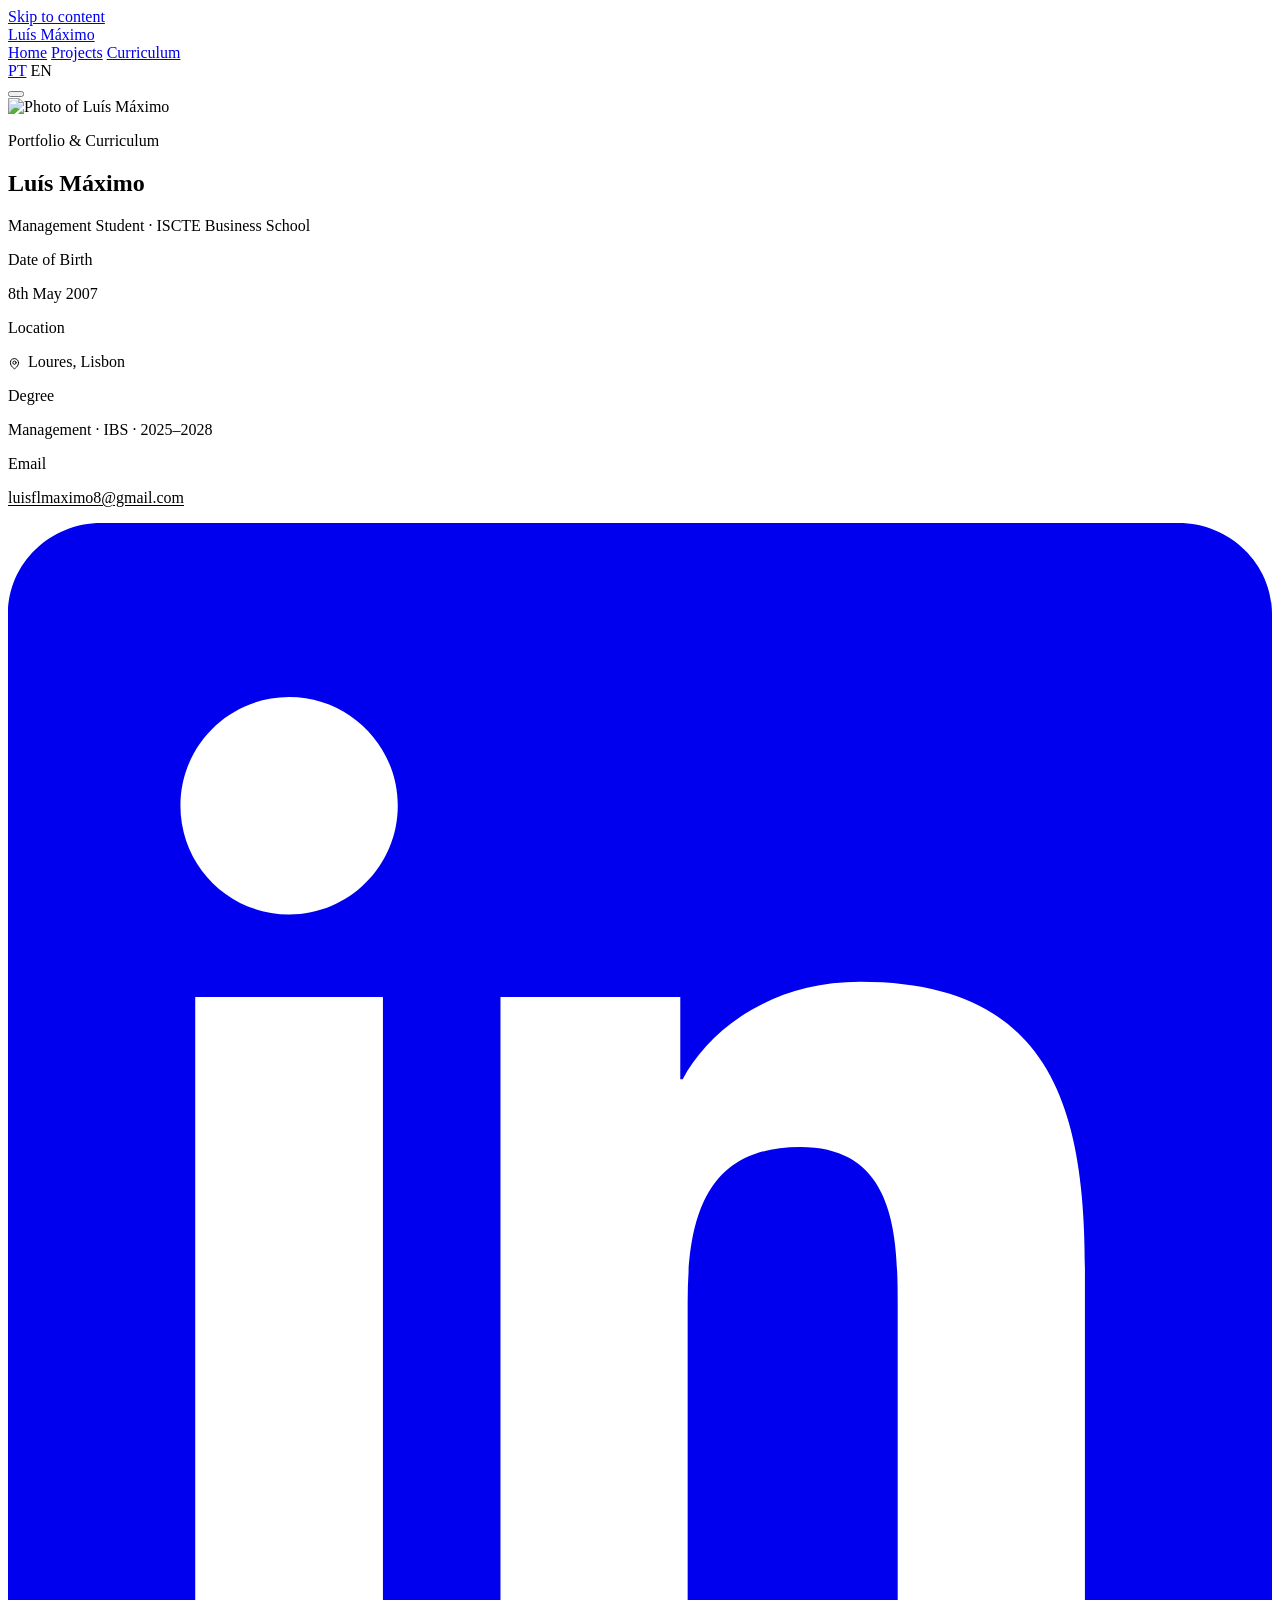
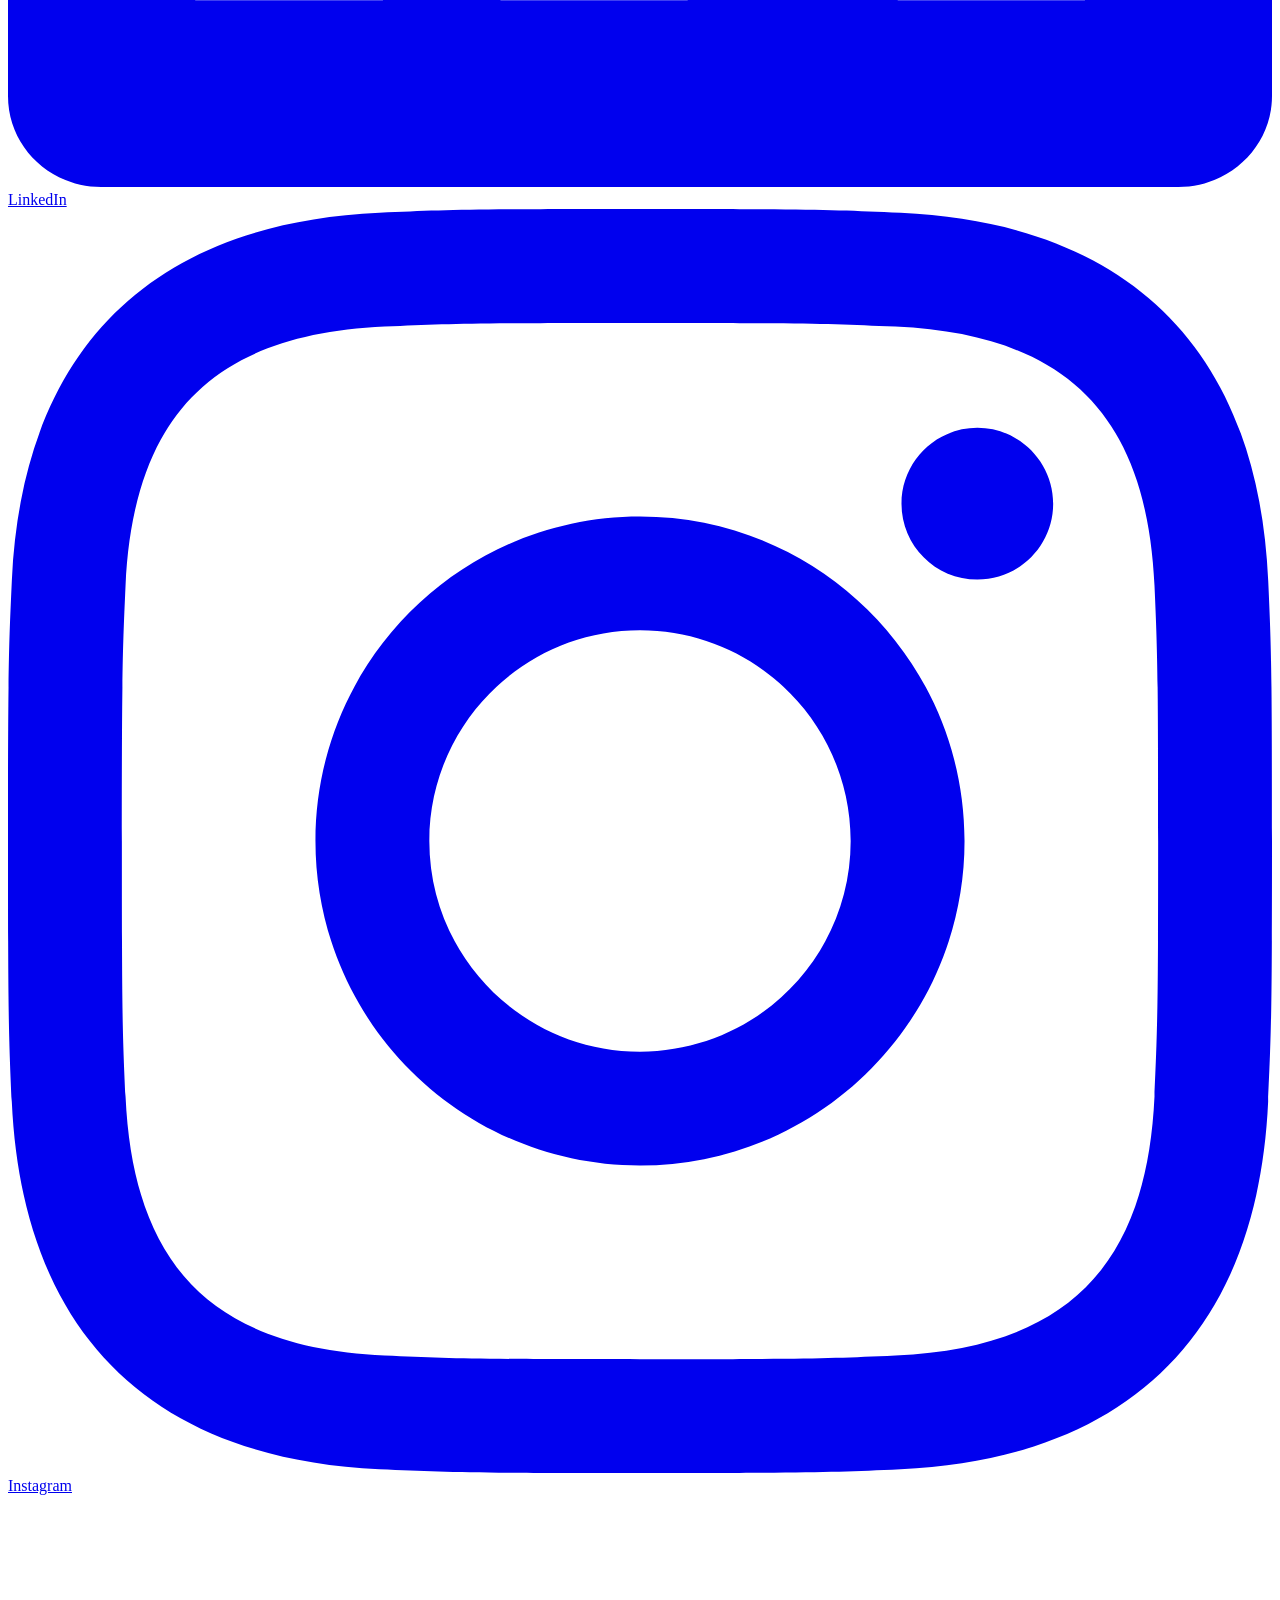
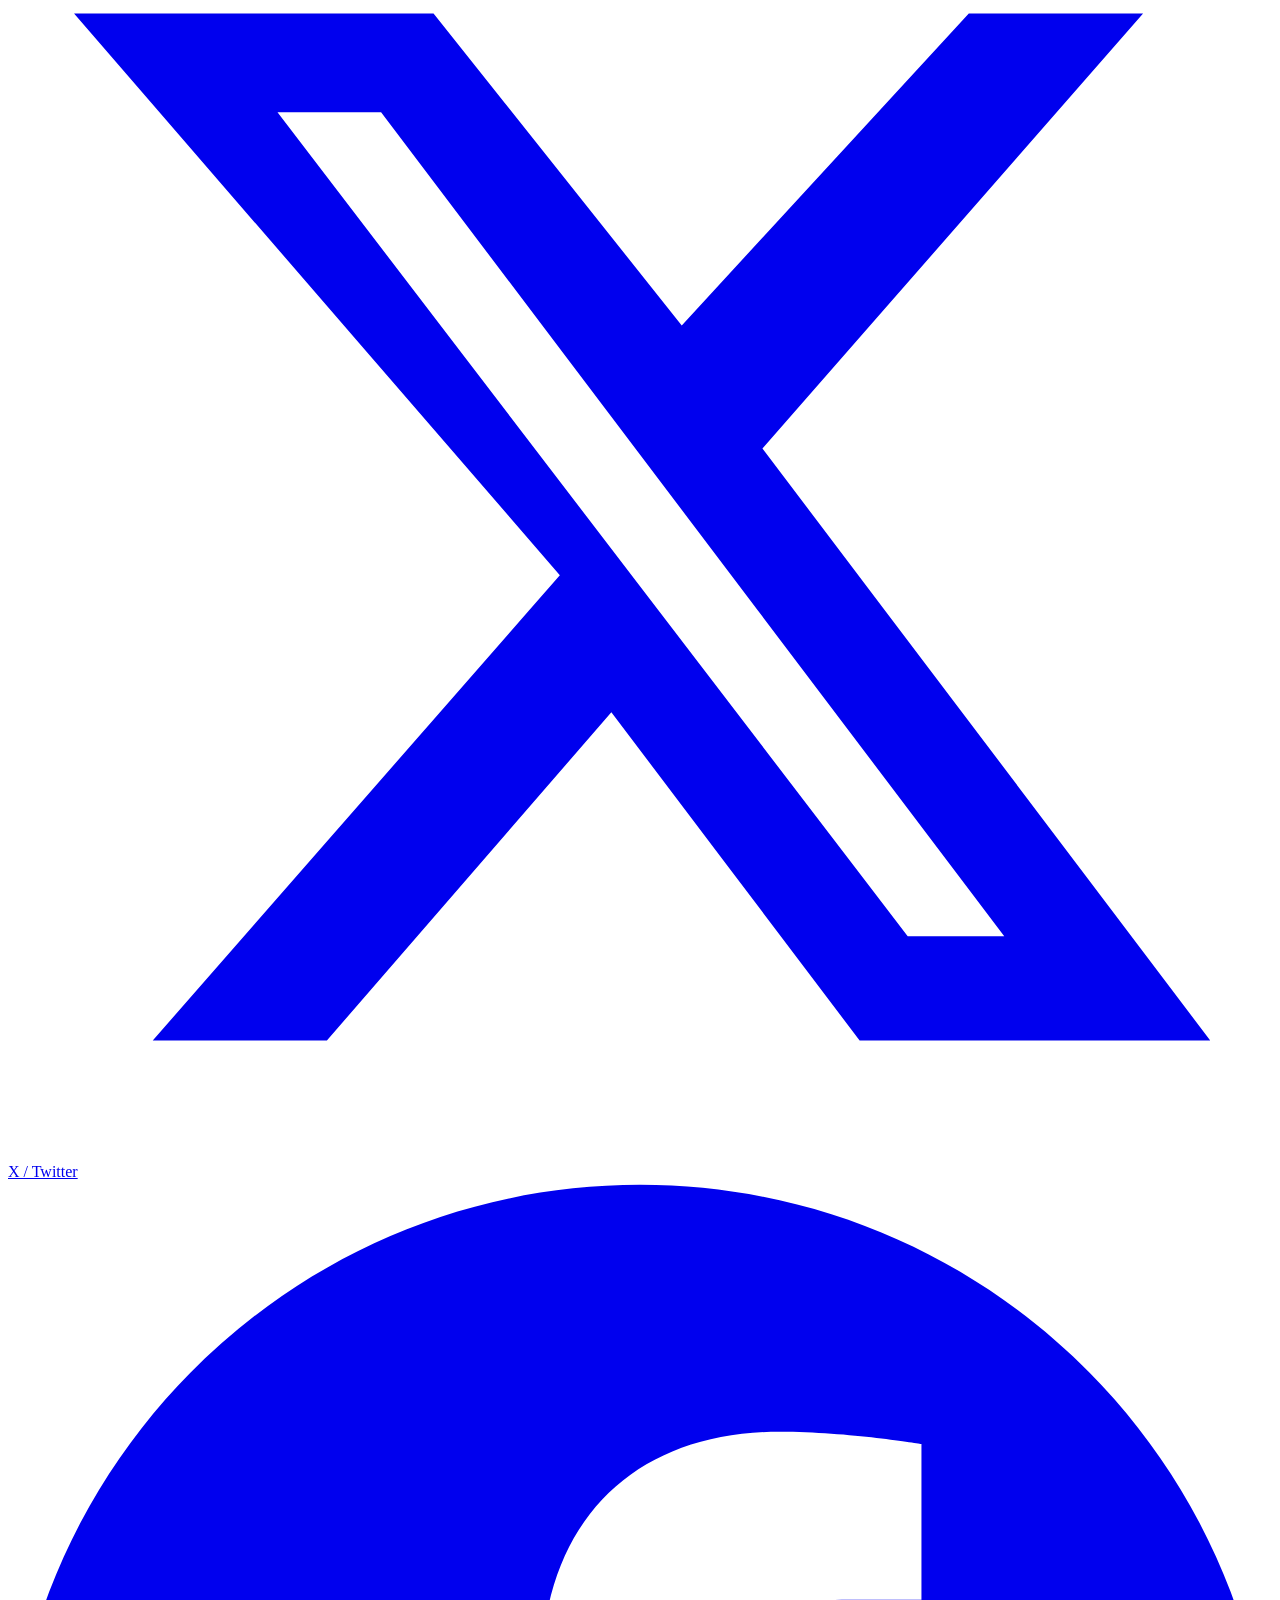
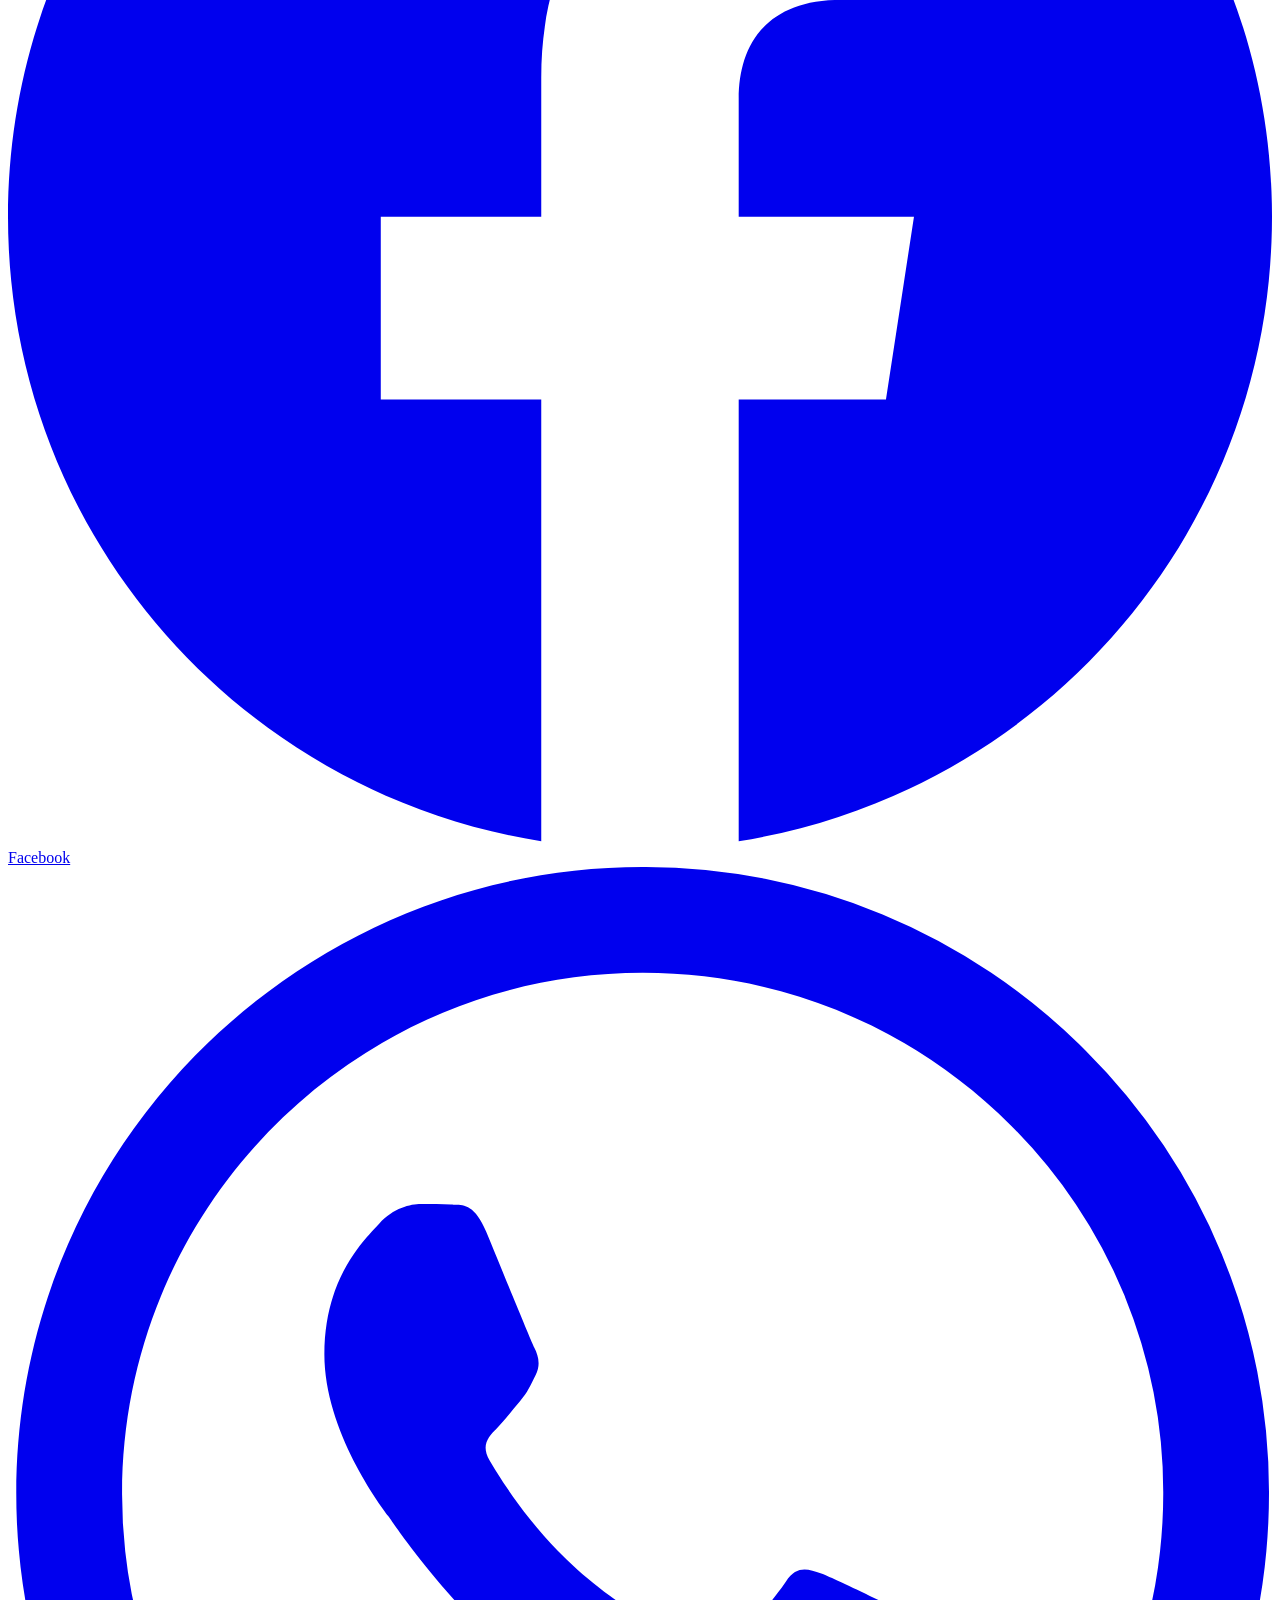
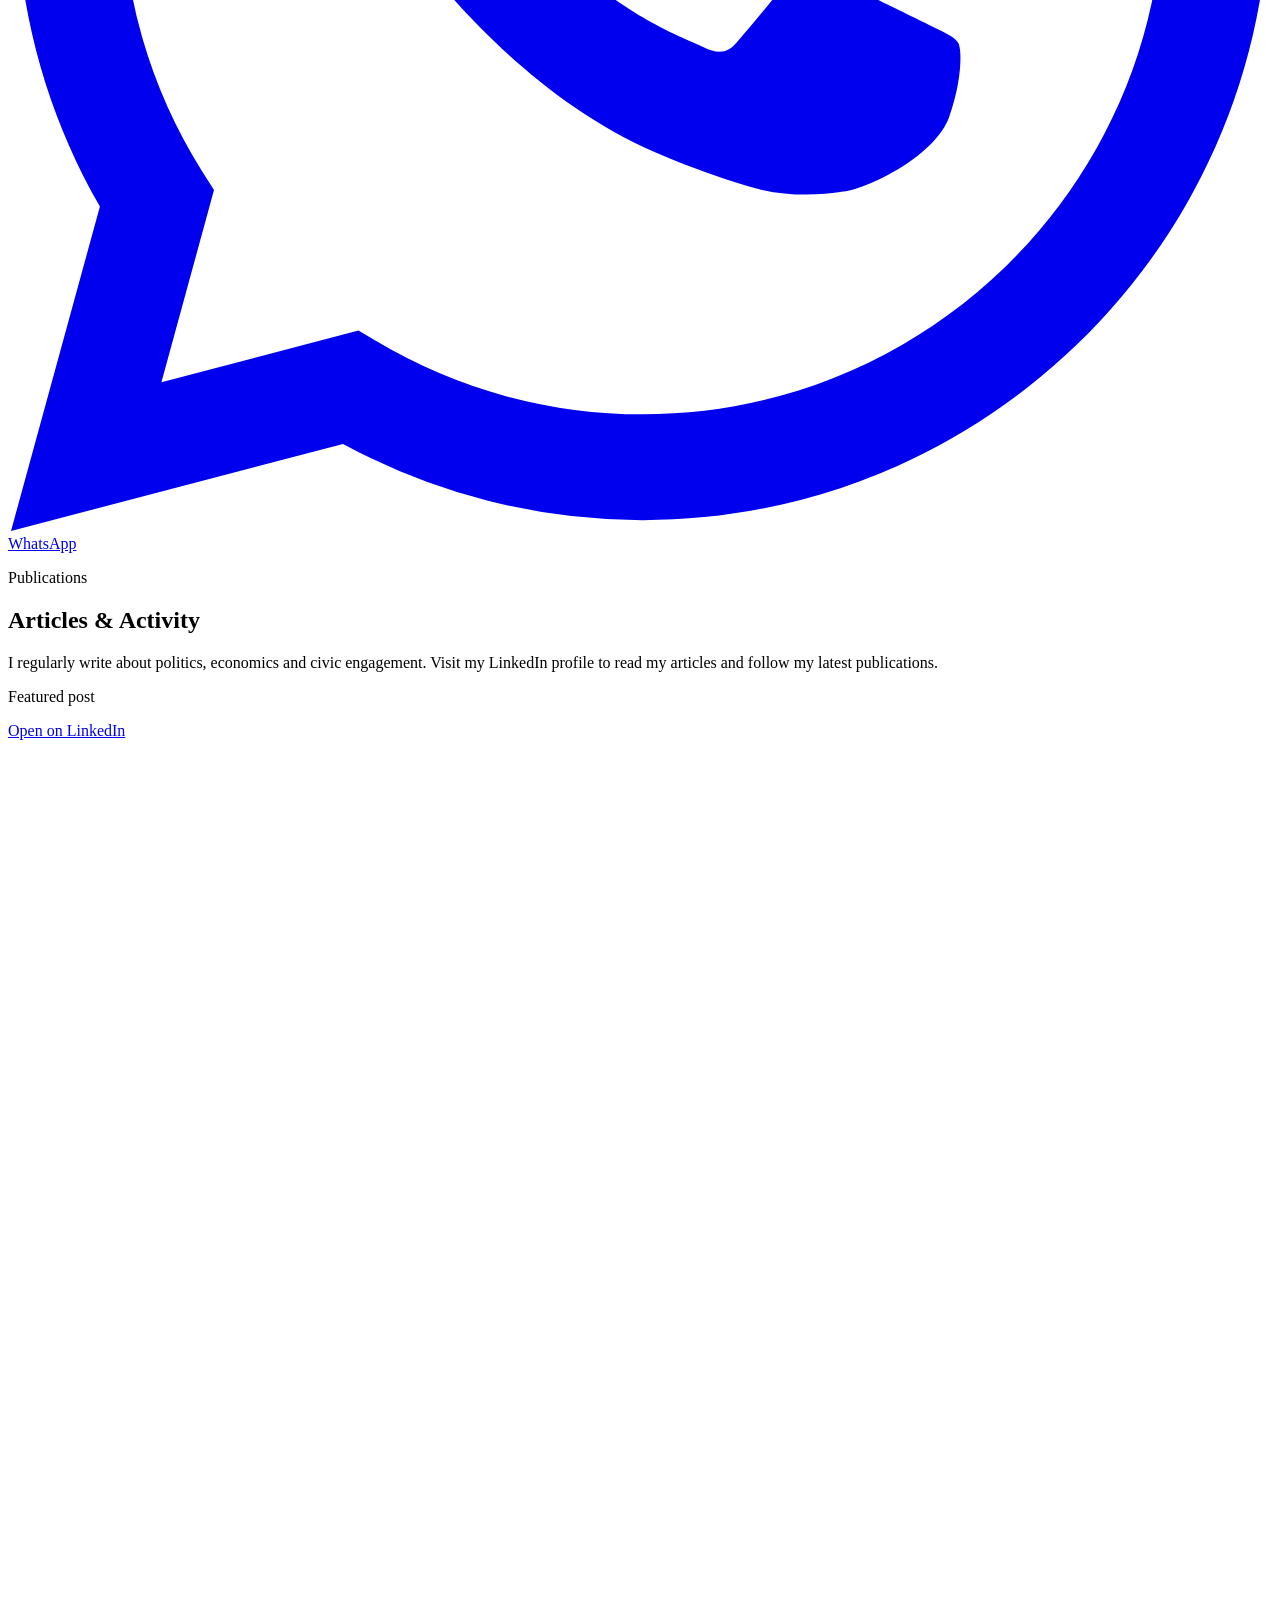
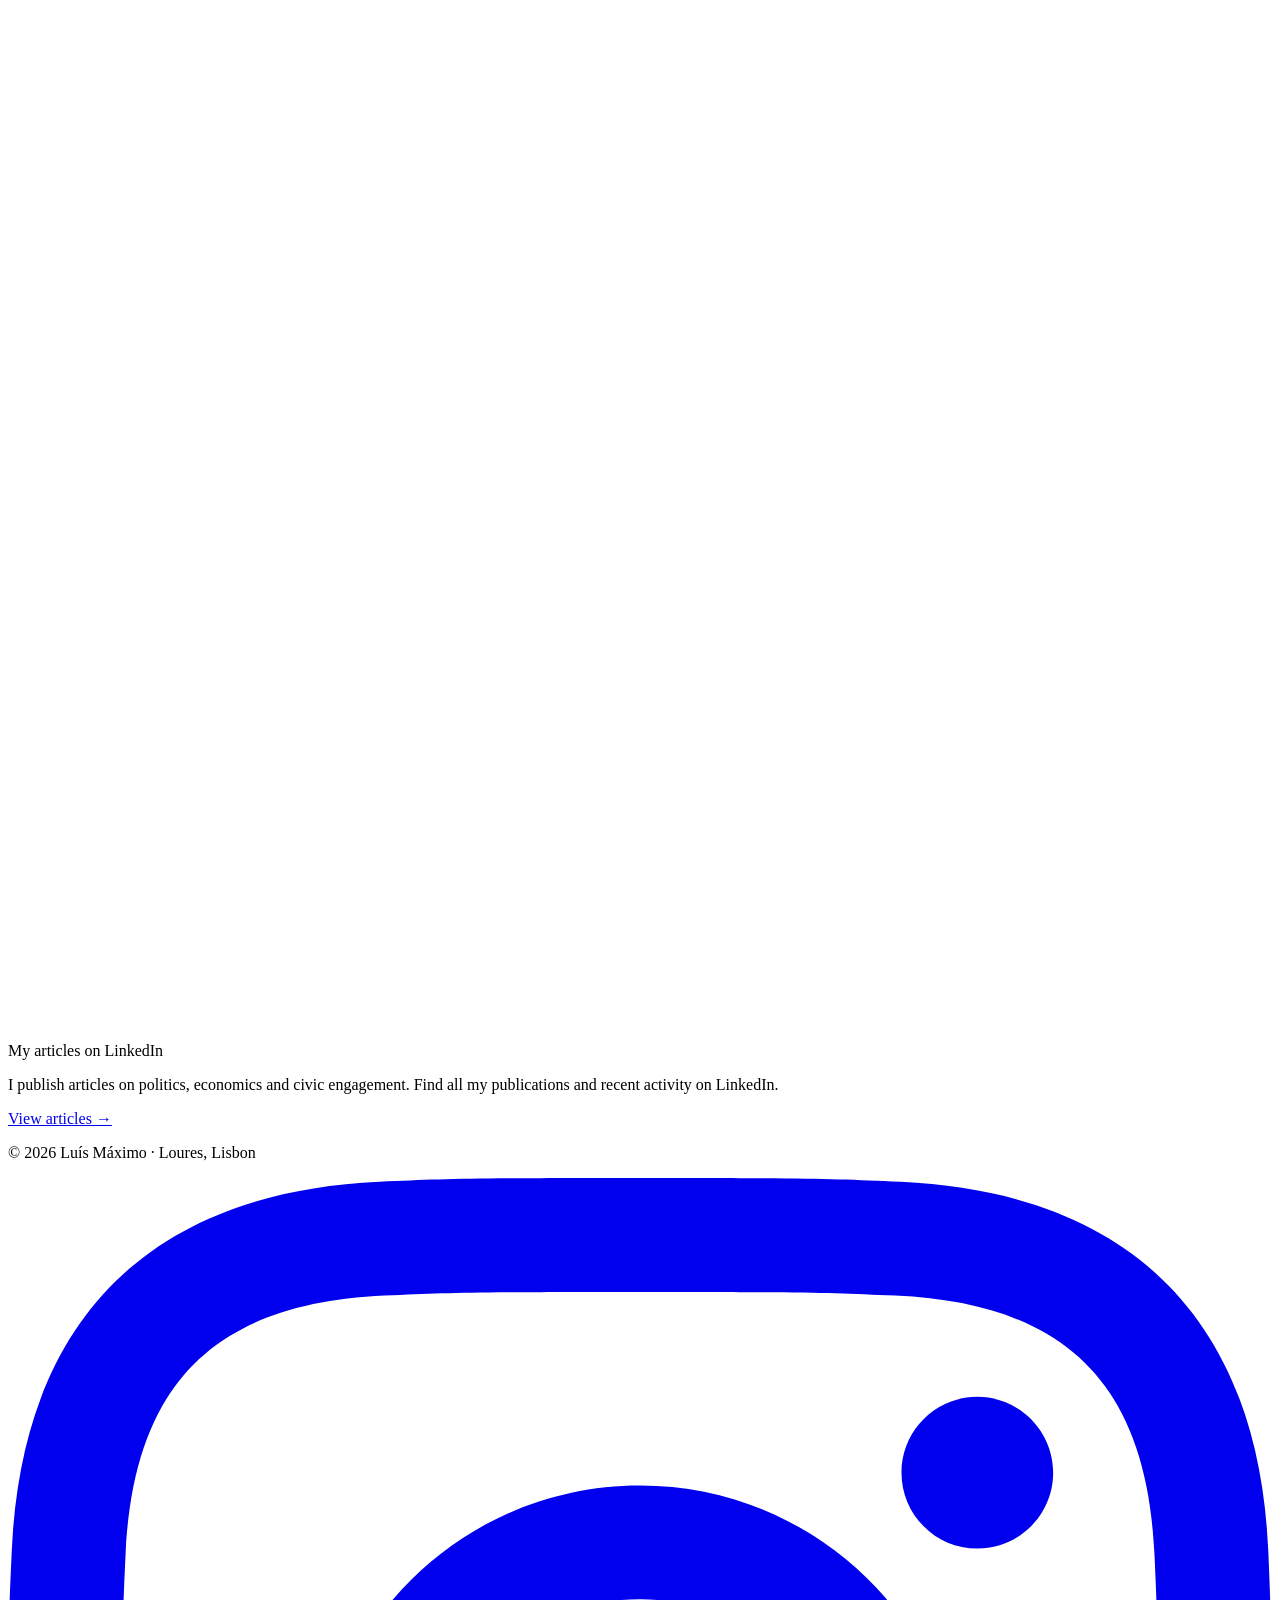
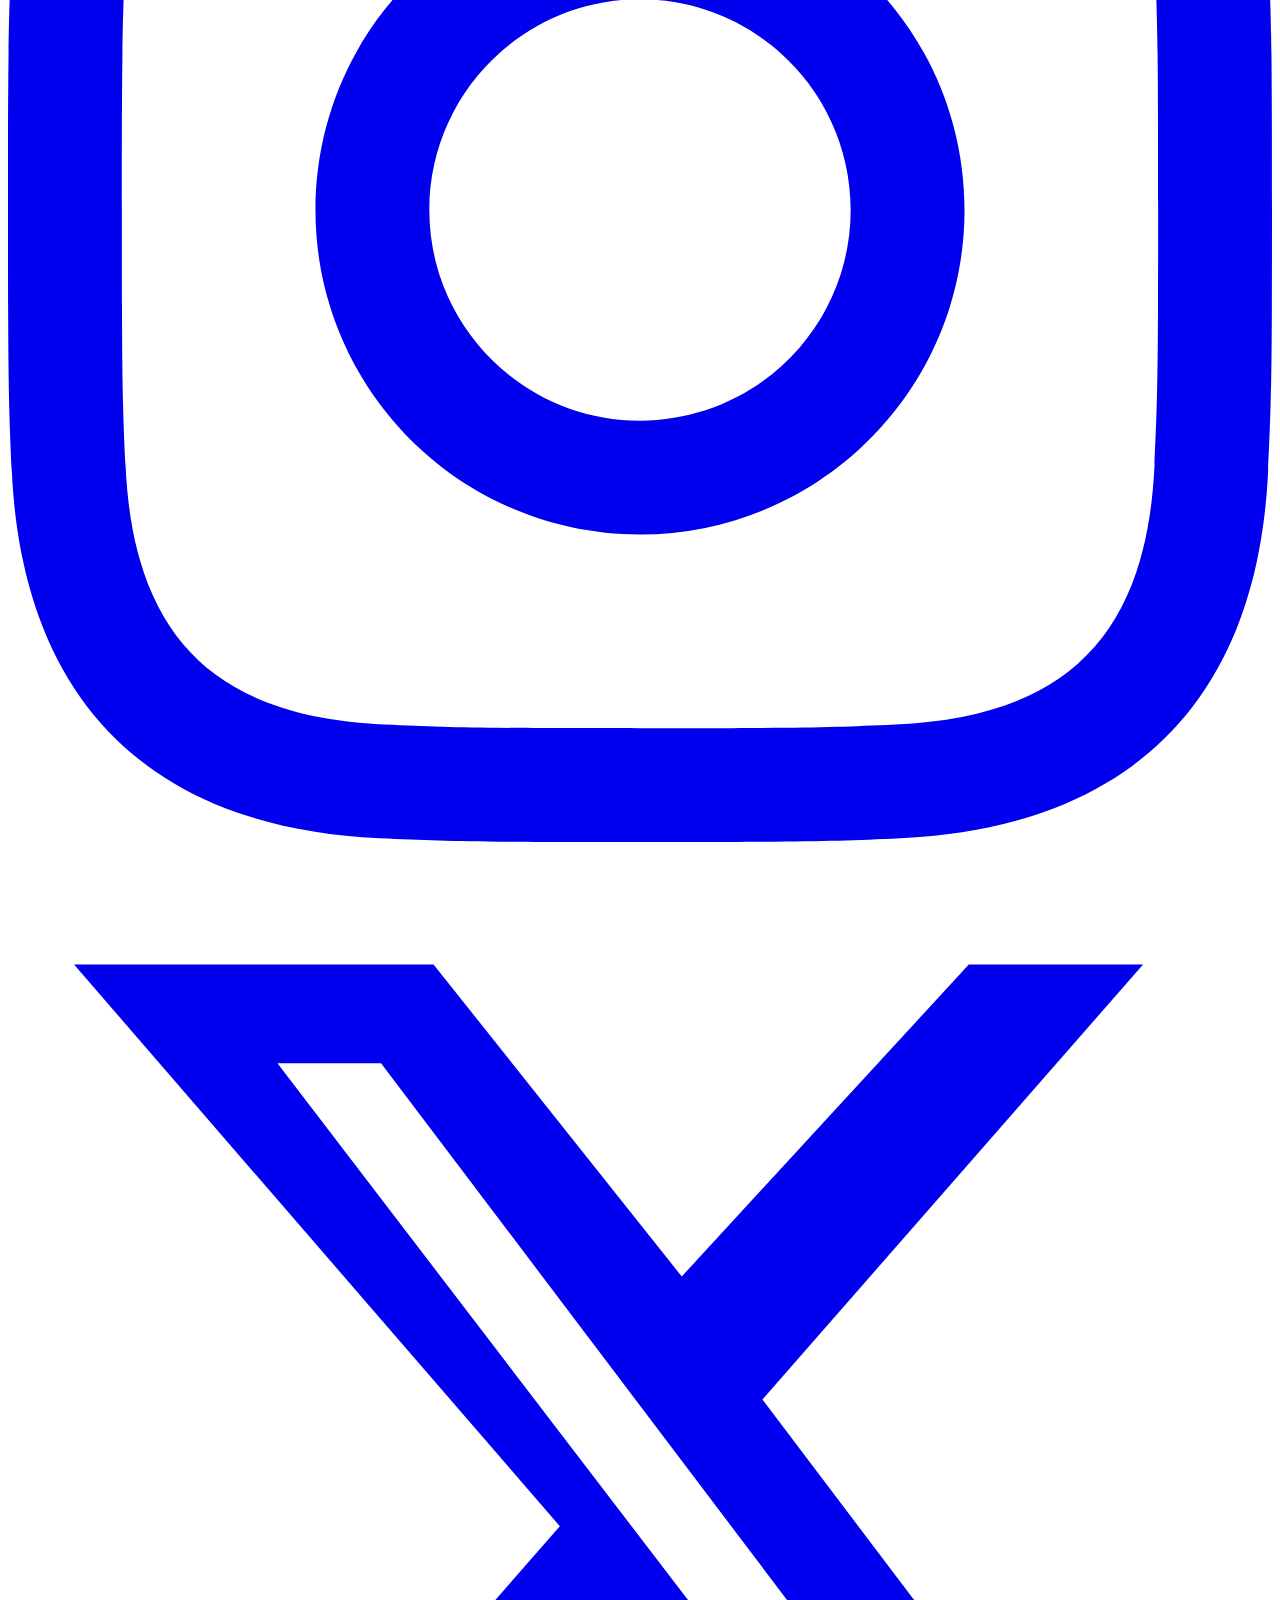
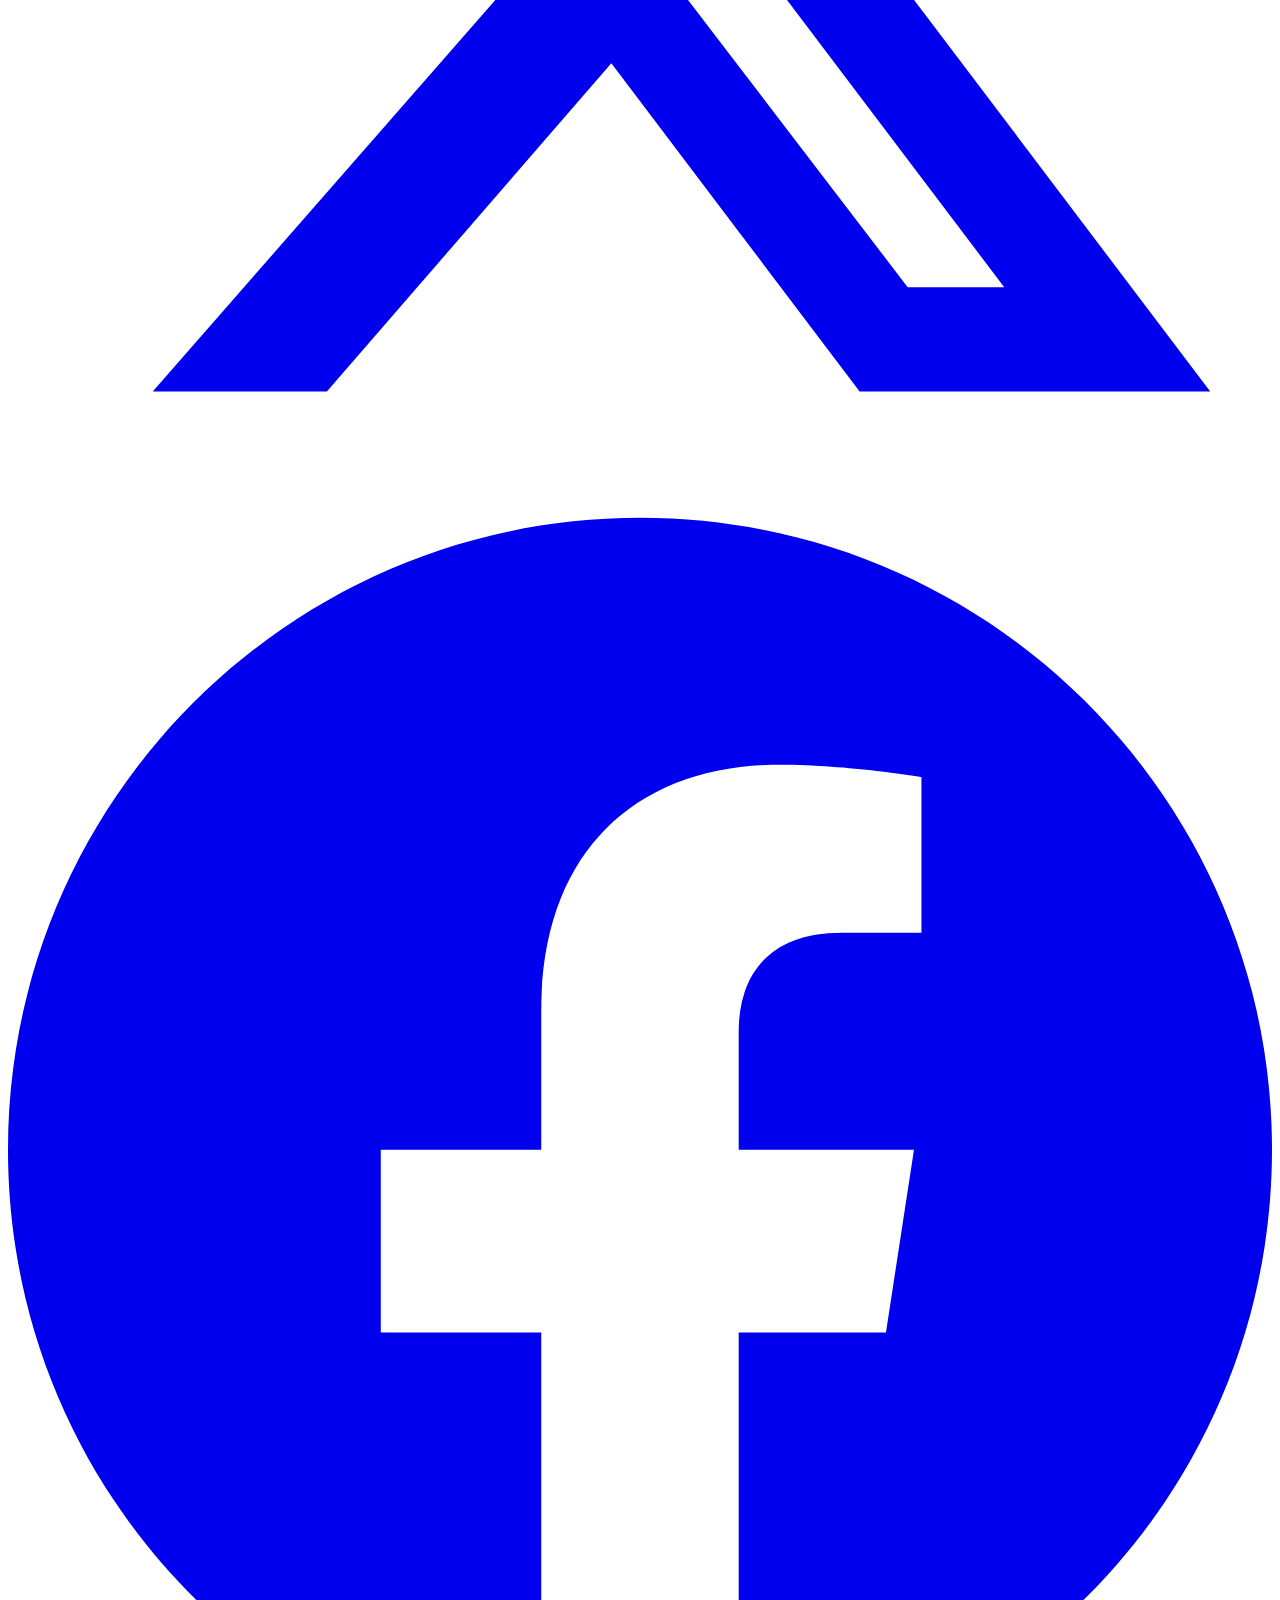
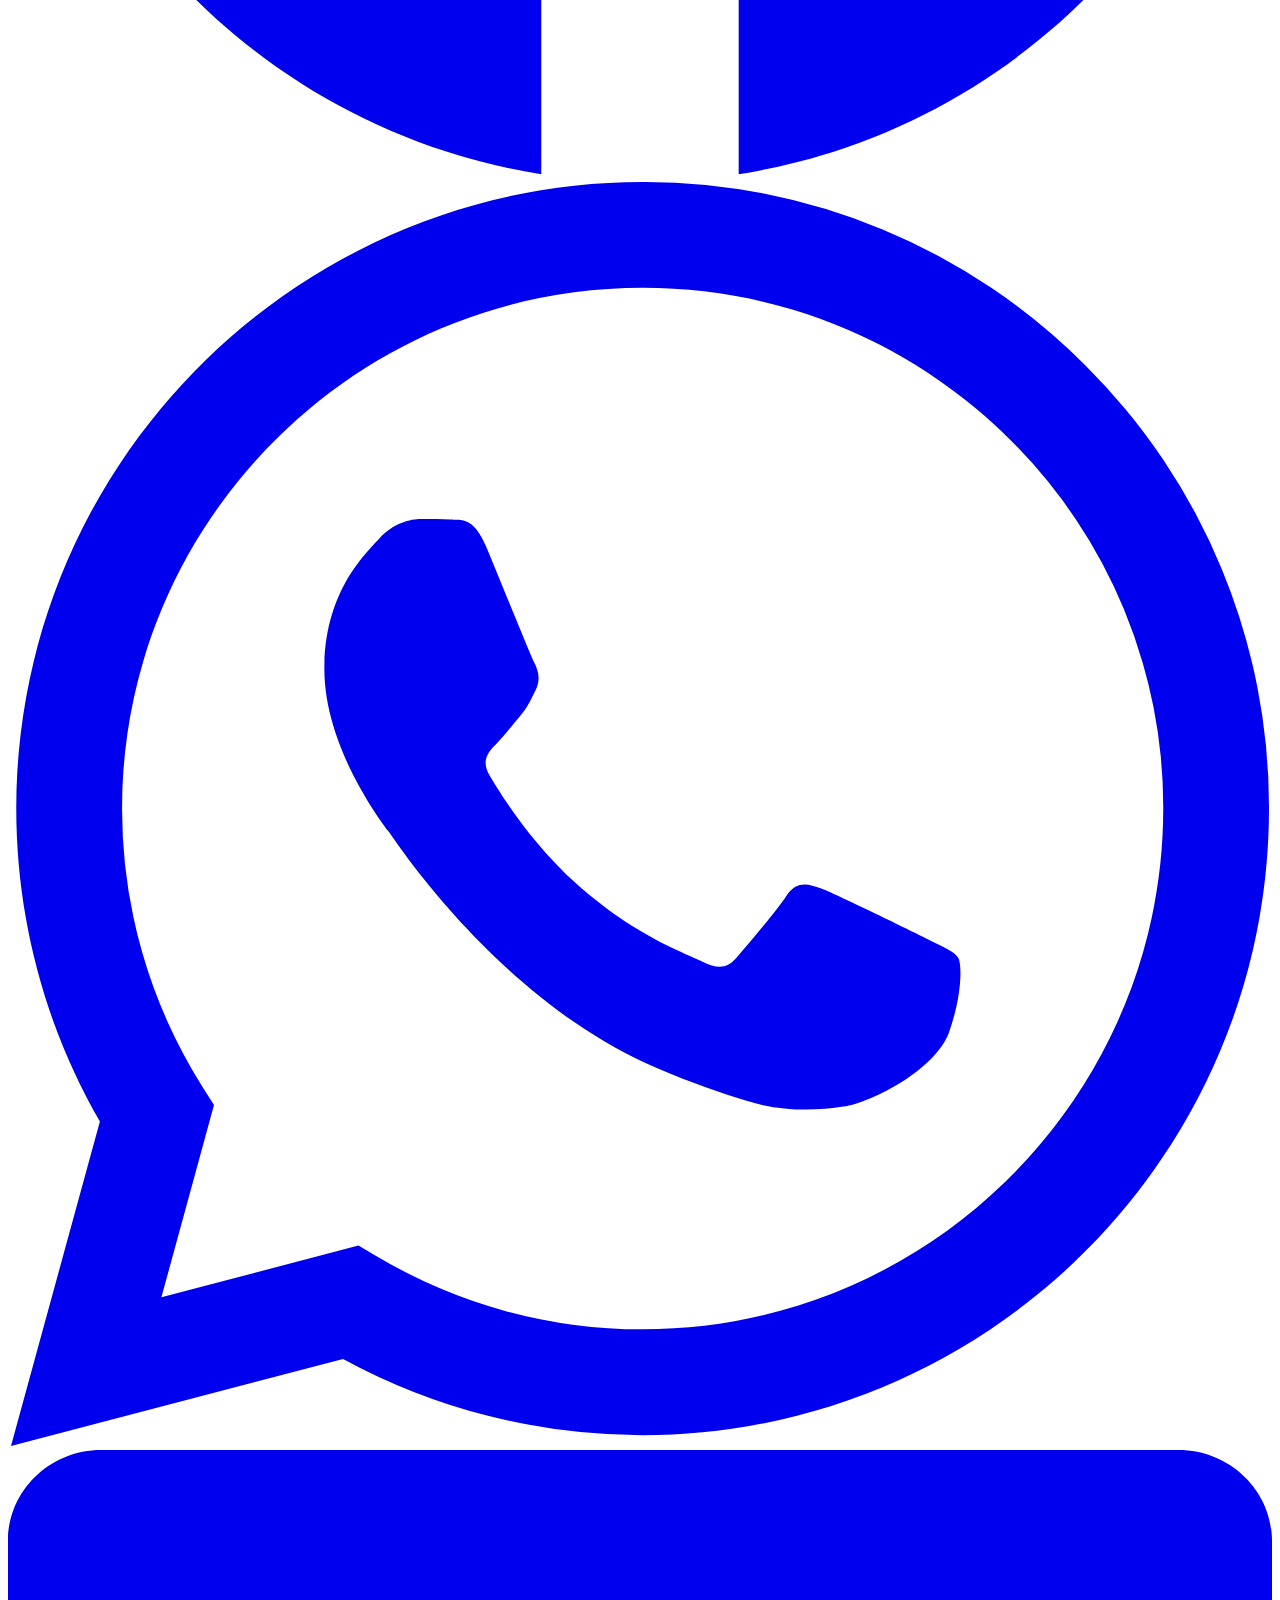
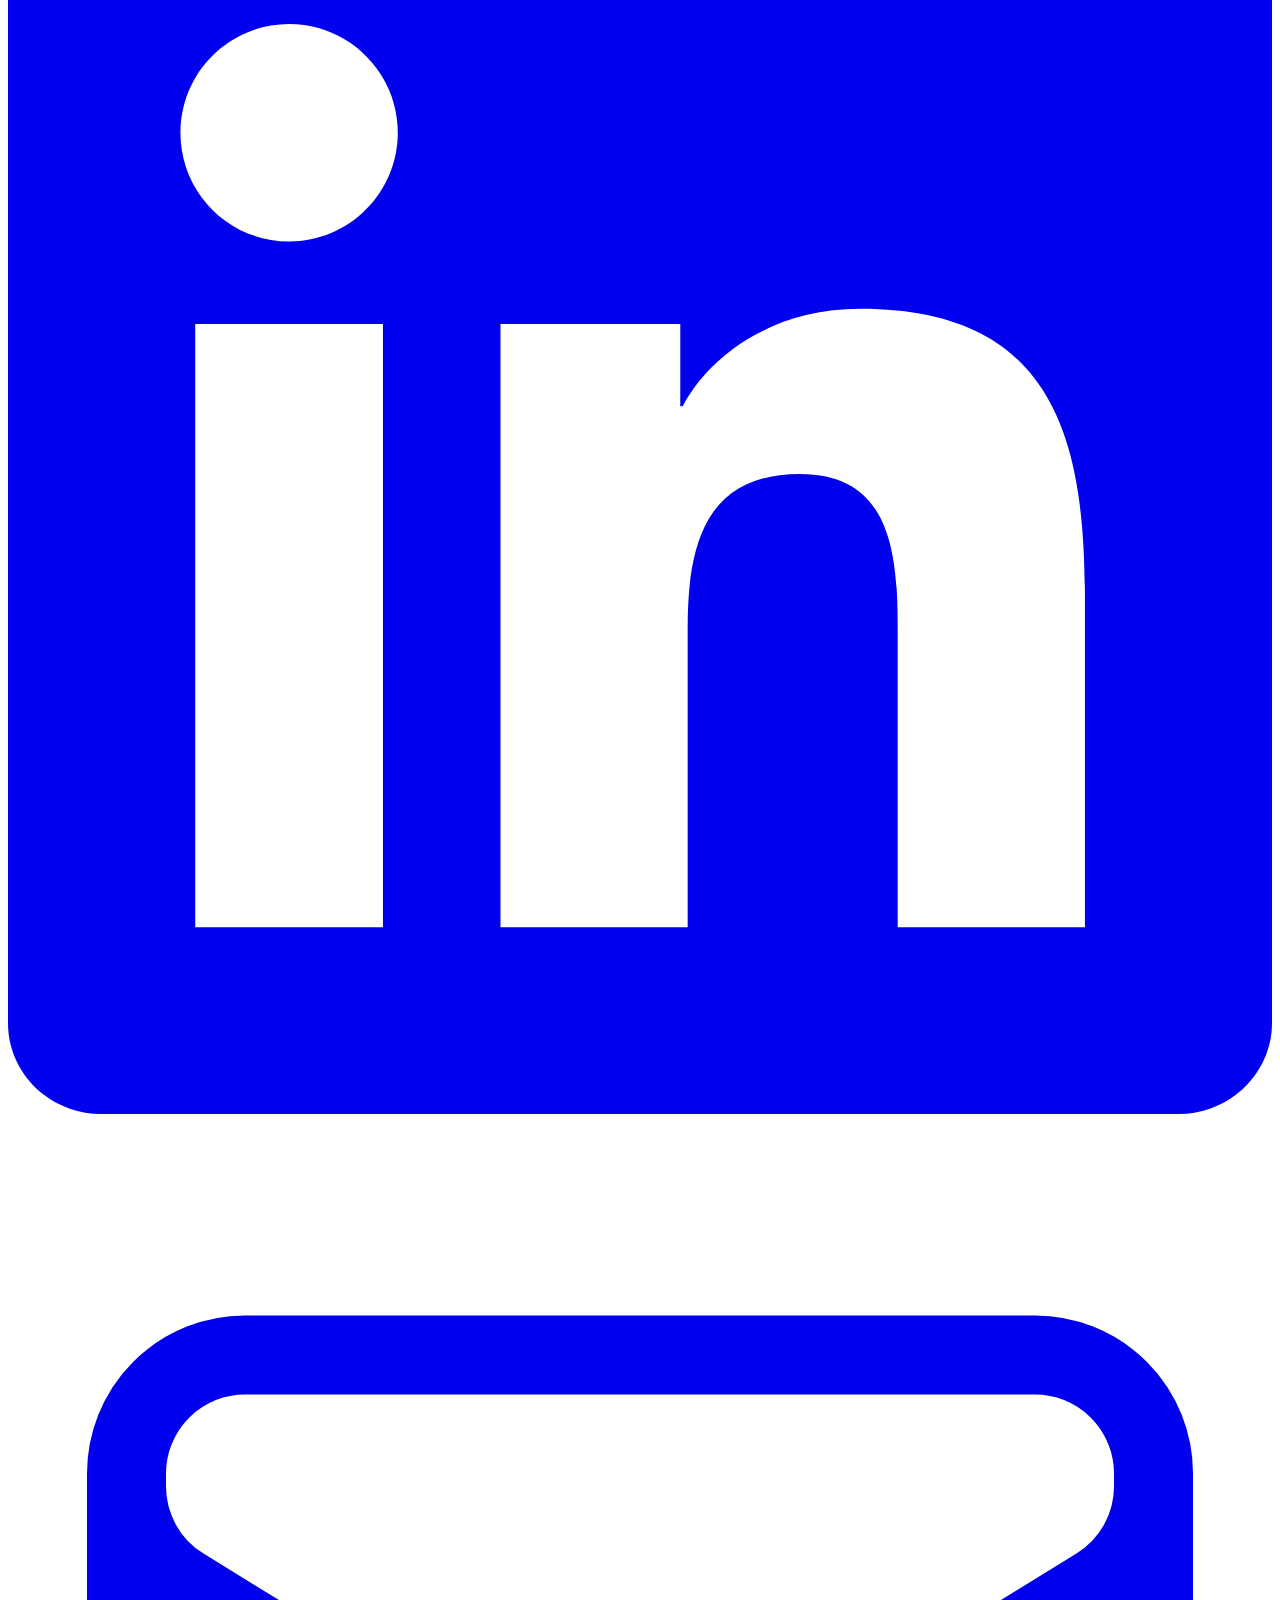
==== index.html @ a30319a5 "correção do banner" ====
<!DOCTYPE html>
<html lang="en">
<head>
  <meta charset="UTF-8">
  <meta name="viewport" content="width=device-width, initial-scale=1.0">
  <title>Lu&iacute;s M&aacute;ximo &mdash; Portfolio &amp; Curriculum</title>
  <meta name="description" content="Portfolio and curriculum of Lu&iacute;s M&aacute;ximo, Management student at ISCTE Business School.">
  <meta name="keywords" content="Lu&iacute;s M&aacute;ximo, portfolio, curriculum, management, ISCTE Business School, projects, articles">
  <meta name="author" content="Lu&iacute;s M&aacute;ximo">
  <meta name="robots" content="noindex, nofollow, noarchive">
  <meta name="googlebot" content="noindex, nofollow, noarchive">
  <meta name="referrer" content="strict-origin-when-cross-origin">
  <link rel="canonical" href="https://luisflmaximo.github.io/portefolio/">
  <link rel="alternate" hreflang="pt" href="https://luisflmaximo.github.io/portefolio/pt/">
  <link rel="alternate" hreflang="en" href="https://luisflmaximo.github.io/portefolio/en/">
  <link rel="alternate" hreflang="x-default" href="https://luisflmaximo.github.io/portefolio/">
  <meta property="og:site_name" content="Lu&iacute;s M&aacute;ximo">
  <meta property="og:type" content="website">
  <meta property="og:locale" content="en_US">
  <meta property="og:locale:alternate" content="pt_PT">
  <meta property="og:title" content="Lu&iacute;s M&aacute;ximo &mdash; Portfolio &amp; Curriculum">
  <meta property="og:description" content="Portfolio and curriculum of Lu&iacute;s M&aacute;ximo, Management student at ISCTE Business School.">
  <meta property="og:url" content="https://luisflmaximo.github.io/portefolio/">
  <meta property="og:image" content="https://luisflmaximo.github.io/portefolio/assets/images/banner.png">
  <meta property="og:image:secure_url" content="https://luisflmaximo.github.io/portefolio/assets/images/banner.png">
  <meta property="og:image:type" content="image/png">
  <meta property="og:image:width" content="2848">
  <meta property="og:image:height" content="1504">
  <meta property="og:image:alt" content="Portfolio and curriculum of Lu&iacute;s M&aacute;ximo">
  <meta name="twitter:card" content="summary_large_image">
  <meta name="twitter:site" content="@luisflmaximo">
  <meta name="twitter:creator" content="@luisflmaximo">
  <meta name="twitter:title" content="Lu&iacute;s M&aacute;ximo &mdash; Portfolio &amp; Curriculum">
  <meta name="twitter:description" content="Portfolio and curriculum of Lu&iacute;s M&aacute;ximo, Management student at ISCTE Business School.">
  <meta name="twitter:image" content="https://luisflmaximo.github.io/portefolio/assets/images/banner.png">
  <meta name="theme-color" content="#F0EDE5">
  <link rel="manifest" href="/site.webmanifest">
  <link rel="icon" href="assets/images/icon.png" type="image/png" sizes="32x32">
  <link rel="icon" href="assets/images/icon-192.png" type="image/png" sizes="192x192">
  <link rel="apple-touch-icon" href="assets/images/apple-touch-icon.png">
  <script type="application/ld+json">
    {
      "@context": "https://schema.org",
      "@graph": [
        {
          "@type": "Person",
          "@id": "https://luisflmaximo.github.io/portefolio/#person",
          "name": "Lu\u00eds M\u00e1ximo",
          "url": "https://luisflmaximo.github.io/portefolio/pt/",
          "image": "https://luisflmaximo.github.io/portefolio/assets/images/profile.jpg",
          "jobTitle": "Management Student",
          "email": "mailto:luisflmaximo8@gmail.com",
          "telephone": "+351933869786",
          "address": {
            "@type": "PostalAddress",
            "addressLocality": "Loures",
            "addressRegion": "Lisbon",
            "addressCountry": "PT"
          },
          "affiliation": {
            "@type": "CollegeOrUniversity",
            "name": "ISCTE Business School",
            "url": "https://ibs.iscte-iul.pt/"
          },
          "sameAs": [
            "https://www.linkedin.com/in/luisflmaximo/",
            "https://www.instagram.com/luisflmaximo/",
            "https://x.com/luisflmaximo",
            "https://www.facebook.com/luisflmaximo"
          ]
        },
        {
          "@type": "WebSite",
          "@id": "https://luisflmaximo.github.io/portefolio/#website",
          "url": "https://luisflmaximo.github.io/portefolio/",
          "name": "Lu\u00eds M\u00e1ximo",
          "inLanguage": [
            "pt-PT",
            "en-US"
          ],
          "publisher": {
            "@id": "https://luisflmaximo.github.io/portefolio/#person"
          }
        },
        {
          "@type": "WebPage",
          "@id": "https://luisflmaximo.github.io/portefolio/#webpage",
          "url": "https://luisflmaximo.github.io/portefolio/",
          "name": "Lu\u00eds M\u00e1ximo \u2014 Portfolio & Curriculum",
          "description": "Portfolio and curriculum of Lu\u00eds M\u00e1ximo, Management student at ISCTE Business School.",
          "inLanguage": "en-US",
          "isPartOf": {
            "@id": "https://luisflmaximo.github.io/portefolio/#website"
          },
          "about": {
            "@id": "https://luisflmaximo.github.io/portefolio/#person"
          },
          "primaryImageOfPage": {
            "@type": "ImageObject",
            "url": "https://luisflmaximo.github.io/portefolio/assets/images/banner.png",
            "width": 2848,
            "height": 1504
          }
        }
      ]
    }
  </script>
  <script>
    var lang = (navigator.language || navigator.userLanguage || "pt").toLowerCase();
    if (lang.startsWith("pt")) {
      window.location.replace("pt/");
    } else {
      window.location.replace("en/");
    }
  </script>
  <style>
    body { font-family: sans-serif; display: flex; align-items: center; justify-content: center; min-height: 100vh; margin: 0; padding: 2rem; background: #F0EDE5; color: #1A3C2E; }
    main { text-align: center; max-width: 32rem; }
    h1 { font-size: 1.3rem; margin: 0 0 0.75rem; }
    p { font-size: 0.95rem; margin: 0 0 0.85rem; }
    .language-links { display: flex; gap: 1rem; justify-content: center; flex-wrap: wrap; }
    a { color: #2D6A4F; }
  </style>
</head>
<body>
  <main id="main-content" tabindex="-1">
    <h1>Choose your language</h1>
    <p>Redirecting automatically. If nothing happens, choose a version below.</p>
    <p class="language-links"><a href="pt/">Portugu&ecirc;s</a> <span aria-hidden="true">&middot;</span> <a href="en/">English</a></p>
  </main>
</body>
</html>
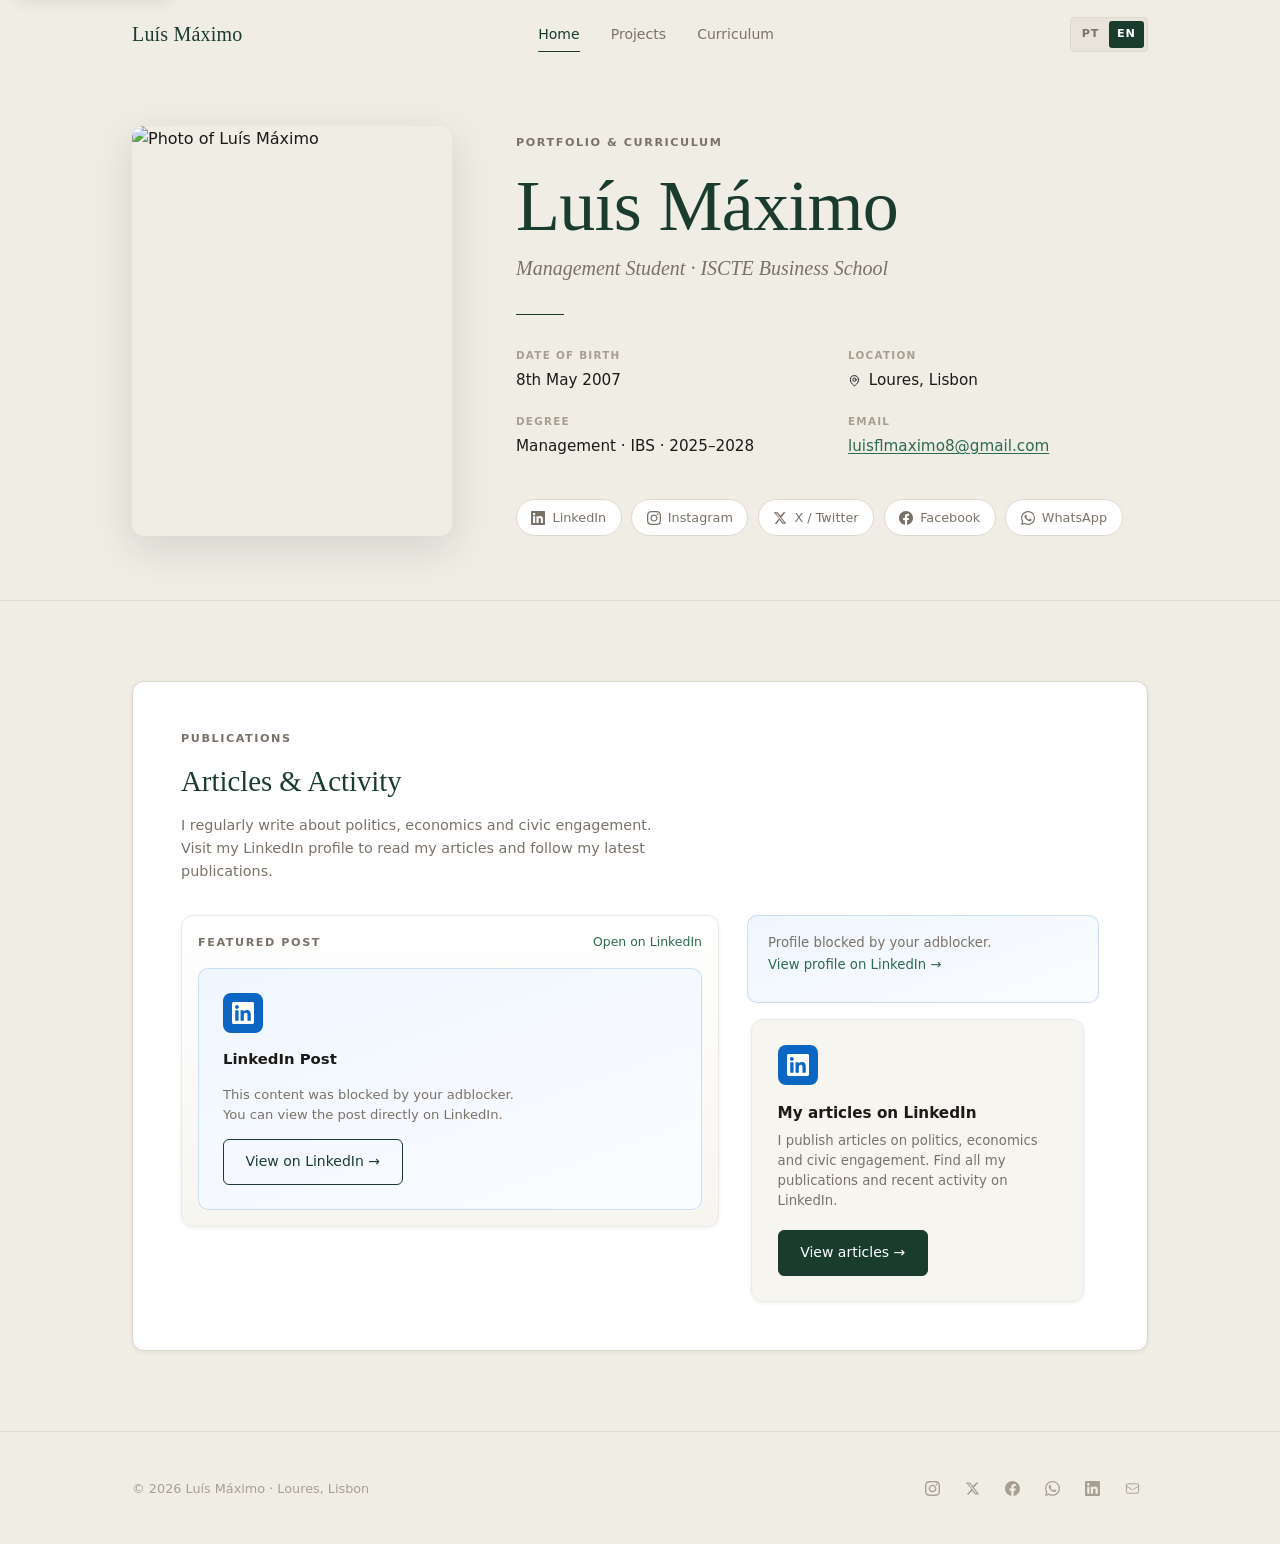
==== commit 36974f95: "Correção de erros" ====
--- a/index.html
+++ b/index.html
@@ -1,5 +1,5 @@
 <!DOCTYPE html>
-<html lang="en">
+<html lang="pt">
 <head>
   <meta charset="UTF-8">
   <meta name="viewport" content="width=device-width, initial-scale=1.0">
@@ -33,7 +33,6 @@
   <meta name="twitter:title" content="Lu&iacute;s M&aacute;ximo &mdash; Portfolio &amp; Curriculum">
   <meta name="twitter:description" content="Portfolio and curriculum of Lu&iacute;s M&aacute;ximo, Management student at ISCTE Business School.">
   <meta name="twitter:image" content="https://luisflmaximo.github.io/portefolio/assets/images/banner.png">
-  <meta name="theme-color" content="#F0EDE5">
   <link rel="manifest" href="/site.webmanifest">
   <link rel="icon" href="assets/images/icon.png" type="image/png" sizes="32x32">
   <link rel="icon" href="assets/images/icon-192.png" type="image/png" sizes="192x192">
@@ -106,12 +105,12 @@
     }
   </script>
   <script>
-    var lang = (navigator.language || navigator.userLanguage || "pt").toLowerCase();
-    if (lang.startsWith("pt")) {
-      window.location.replace("pt/");
-    } else {
-      window.location.replace("en/");
-    }
+    (function () {
+      var pref = '';
+      try { pref = localStorage.getItem('lang-pref') || ''; } catch (_) {}
+      var lang = pref || (navigator.language || navigator.userLanguage || 'pt').toLowerCase();
+      window.location.replace(lang.startsWith('pt') ? 'pt/' : 'en/');
+    })();
   </script>
   <style>
     body { font-family: sans-serif; display: flex; align-items: center; justify-content: center; min-height: 100vh; margin: 0; padding: 2rem; background: #F0EDE5; color: #1A3C2E; }
@@ -124,10 +123,13 @@
 </head>
 <body>
   <main id="main-content" tabindex="-1">
-    <h1>Choose your language</h1>
-    <p>Redirecting automatically. If nothing happens, choose a version below.</p>
-    <p class="language-links"><a href="pt/">Portugu&ecirc;s</a> <span aria-hidden="true">&middot;</span> <a href="en/">English</a></p>
+    <h1>Luís Máximo</h1>
+    <p>A redirecionar&hellip; / Redirecting&hellip;</p>
+    <p class="language-links">
+      <a href="pt/" hreflang="pt">Português</a>
+      <span aria-hidden="true">&middot;</span>
+      <a href="en/" hreflang="en">English</a>
+    </p>
   </main>
 </body>
-</html>
-
+</html>
